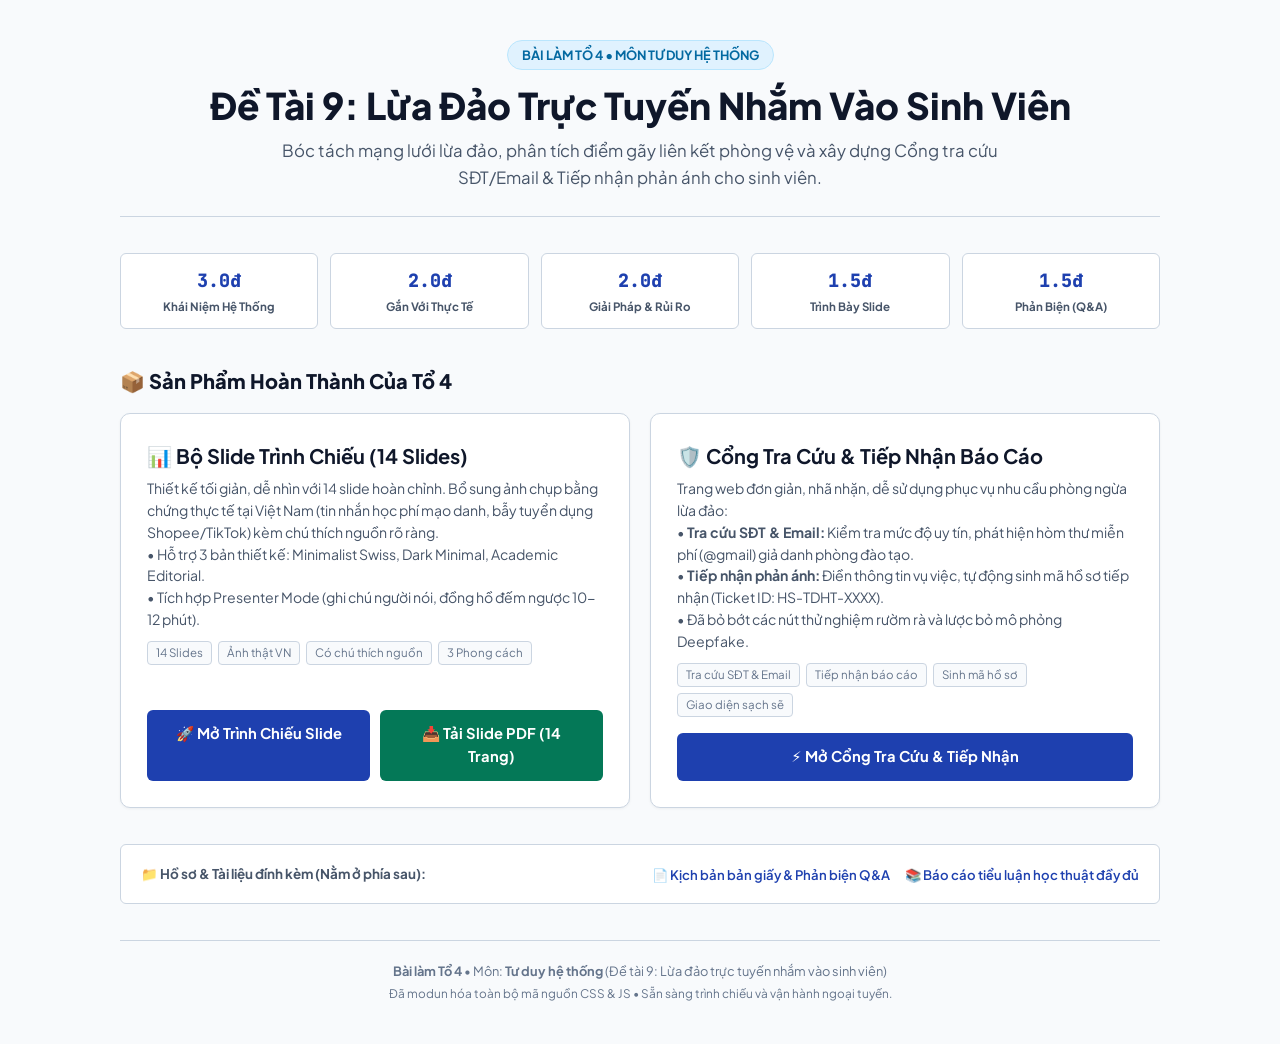
==== index.html @ cd43146e "Hoàn thiện Đề tài 9 - Bài làm Tổ 4 (Slide 14 trang, PDF tải về, Web App tra cứu và nguồn chính thống" ====
<!DOCTYPE html>
<html lang="vi">
<head>
  <meta charset="UTF-8">
  <meta name="viewport" content="width=device-width, initial-scale=1.0">
  <title>Bài Làm Tổ 4 - Môn Tư Duy Hệ Thống | Đề Tài 9: Lừa Đảo Trực Tuyến Nhắm Vào Sinh Viên</title>
  <link rel="preconnect" href="https://fonts.googleapis.com">
  <link rel="preconnect" href="https://fonts.gstatic.com" crossorigin>
  <link href="https://fonts.googleapis.com/css2?family=Plus+Jakarta+Sans:wght@400;500;600;700;800&family=JetBrains+Mono:wght@400;600;700&display=swap" rel="stylesheet">
  <style>
    :root {
      --font-sans: 'Plus Jakarta Sans', system-ui, -apple-system, sans-serif;
      --font-mono: 'JetBrains Mono', monospace;
      --bg-page: #f8fafc;
      --bg-surface: #ffffff;
      --bg-card: #ffffff;
      --border-color: #cbd5e1;
      --primary: #1e40af;
      --primary-hover: #1d4ed8;
      --text-main: #0f172a;
      --text-muted: #475569;
      --text-dim: #64748b;
      --radius-sm: 6px;
      --radius-md: 10px;
      --radius-lg: 14px;
    }

    * { box-sizing: border-box; margin: 0; padding: 0; }

    body {
      font-family: var(--font-sans);
      background-color: var(--bg-page);
      color: var(--text-main);
      min-height: 100vh;
      line-height: 1.6;
    }

    .container {
      max-width: 1080px;
      margin: 0 auto;
      padding: 40px 20px;
    }

    /* Header */
    .hero-header {
      text-align: center;
      margin-bottom: 36px;
      padding-bottom: 24px;
      border-bottom: 1px solid var(--border-color);
    }

    .badge-pill {
      display: inline-block;
      background-color: #e0f2fe;
      color: #0369a1;
      font-size: 0.8rem;
      font-weight: 700;
      padding: 4px 14px;
      border-radius: 9999px;
      margin-bottom: 12px;
      border: 1px solid #bae6fd;
    }

    .hero-title {
      font-size: 2.3rem;
      font-weight: 800;
      color: var(--text-main);
      line-height: 1.25;
      margin-bottom: 10px;
    }

    .hero-subtitle {
      font-size: 1.05rem;
      color: var(--text-muted);
      max-width: 720px;
      margin: 0 auto;
    }

    /* Rubric mini banner */
    .rubric-row {
      display: grid;
      grid-template-columns: repeat(5, 1fr);
      gap: 12px;
      margin-bottom: 36px;
      text-align: center;
    }

    .rubric-box {
      background-color: var(--bg-surface);
      border: 1px solid var(--border-color);
      padding: 12px 8px;
      border-radius: var(--radius-sm);
    }

    .rubric-score {
      font-family: var(--font-mono);
      font-size: 1.15rem;
      font-weight: 800;
      color: var(--primary);
    }

    .rubric-name {
      font-size: 0.72rem;
      font-weight: 700;
      color: var(--text-muted);
      margin-top: 2px;
    }

    /* 2 Main Product Cards */
    .section-heading {
      font-size: 1.25rem;
      font-weight: 800;
      margin-bottom: 16px;
      color: var(--text-main);
    }

    .grid-2-products {
      display: grid;
      grid-template-columns: 1fr 1fr;
      gap: 20px;
      margin-bottom: 36px;
    }

    .product-card {
      background-color: var(--bg-surface);
      border: 1px solid var(--border-color);
      border-radius: var(--radius-md);
      padding: 26px;
      display: flex;
      flex-direction: column;
      justify-content: space-between;
      gap: 16px;
      box-shadow: 0 1px 3px rgba(0, 0, 0, 0.05);
      transition: all 0.2s;
    }

    .product-card:hover {
      border-color: var(--primary);
      box-shadow: 0 8px 20px -5px rgba(30, 64, 175, 0.15);
    }

    .product-title {
      font-size: 1.25rem;
      font-weight: 700;
      color: var(--text-main);
      margin-bottom: 6px;
    }

    .product-desc {
      font-size: 0.88rem;
      color: var(--text-muted);
      line-height: 1.55;
    }

    .product-tags {
      display: flex;
      flex-wrap: wrap;
      gap: 6px;
      margin-top: 10px;
    }

    .tag-sm {
      font-size: 0.72rem;
      background-color: var(--bg-page);
      border: 1px solid var(--border-color);
      padding: 2px 8px;
      border-radius: 4px;
      color: var(--text-dim);
    }

    .btn-action {
      display: inline-block;
      text-align: center;
      background-color: var(--primary);
      color: #ffffff;
      text-decoration: none;
      font-weight: 700;
      font-size: 0.92rem;
      padding: 12px 20px;
      border-radius: var(--radius-sm);
      transition: background-color 0.2s;
    }

    .btn-action:hover {
      background-color: var(--primary-hover);
    }

    /* Subdued References (Ẩn tài liệu về phía sau) */
    .drawer-references {
      background-color: var(--bg-surface);
      border: 1px solid var(--border-color);
      border-radius: var(--radius-sm);
      padding: 16px 20px;
      display: flex;
      justify-content: space-between;
      align-items: center;
      flex-wrap: wrap;
      gap: 10px;
      margin-top: 20px;
    }

    .drawer-title {
      font-size: 0.84rem;
      font-weight: 700;
      color: var(--text-muted);
    }

    .drawer-links a {
      font-size: 0.82rem;
      color: var(--primary);
      text-decoration: none;
      font-weight: 600;
      margin-left: 12px;
    }

    .drawer-links a:hover {
      text-decoration: underline;
    }

    /* Footer */
    footer {
      text-align: center;
      font-size: 0.8rem;
      color: var(--text-dim);
      margin-top: 36px;
      padding-top: 20px;
      border-top: 1px solid var(--border-color);
    }

    @media (max-width: 768px) {
      .grid-2-products, .rubric-row {
        grid-template-columns: 1fr;
      }
    }
  </style>
</head>
<body>

  <div class="container">
    <!-- Header -->
    <header class="hero-header">
      <span class="badge-pill">BÀI LÀM TỔ 4 • MÔN TƯ DUY HỆ THỐNG</span>
      <h1 class="hero-title">Đề Tài 9: Lừa Đảo Trực Tuyến Nhắm Vào Sinh Viên</h1>
      <p class="hero-subtitle">
        Bóc tách mạng lưới lừa đảo, phân tích điểm gãy liên kết phòng vệ và xây dựng Cổng tra cứu SĐT/Email & Tiếp nhận phản ánh cho sinh viên.
      </p>
    </header>

    <!-- Rubric Bar -->
    <div class="rubric-row">
      <div class="rubric-box">
        <div class="rubric-score">3.0đ</div>
        <div class="rubric-name">Khái Niệm Hệ Thống</div>
      </div>
      <div class="rubric-box">
        <div class="rubric-score">2.0đ</div>
        <div class="rubric-name">Gắn Với Thực Tế</div>
      </div>
      <div class="rubric-box">
        <div class="rubric-score">2.0đ</div>
        <div class="rubric-name">Giải Pháp & Rủi Ro</div>
      </div>
      <div class="rubric-box">
        <div class="rubric-score">1.5đ</div>
        <div class="rubric-name">Trình Bày Slide</div>
      </div>
      <div class="rubric-box">
        <div class="rubric-score">1.5đ</div>
        <div class="rubric-name">Phản Biện (Q&A)</div>
      </div>
    </div>

    <!-- 2 Products -->
    <h2 class="section-heading">📦 Sản Phẩm Hoàn Thành Của Tổ 4</h2>

    <div class="grid-2-products">

      <!-- Product 1: Slides -->
      <div class="product-card">
        <div>
          <h3 class="product-title">📊 Bộ Slide Trình Chiếu (14 Slides)</h3>
          <p class="product-desc">
            Thiết kế tối giản, dễ nhìn với 14 slide hoàn chỉnh. Bổ sung ảnh chụp bằng chứng thực tế tại Việt Nam (tin nhắn học phí mạo danh, bẫy tuyển dụng Shopee/TikTok) kèm chú thích nguồn rõ ràng.<br>
            • Hỗ trợ 3 bản thiết kế: Minimalist Swiss, Dark Minimal, Academic Editorial.<br>
            • Tích hợp Presenter Mode (ghi chú người nói, đồng hồ đếm ngược 10-12 phút).
          </p>
          <div class="product-tags">
            <span class="tag-sm">14 Slides</span>
            <span class="tag-sm">Ảnh thật VN</span>
            <span class="tag-sm">Có chú thích nguồn</span>
            <span class="tag-sm">3 Phong cách</span>
          </div>
        </div>
        <div style="display: flex; gap: 10px; margin-top: 14px;">
          <a href="slides/index.html" class="btn-action" style="flex: 1;">
            🚀 Mở Trình Chiếu Slide
          </a>
          <a href="Slide_To4_DeTai9.pdf" download="Slide_To4_DeTai9.pdf" class="btn-action" style="flex: 1; background-color: #047857; text-align: center;">
            📥 Tải Slide PDF (14 Trang)
          </a>
        </div>
      </div>

      <!-- Product 2: Web App -->
      <div class="product-card">
        <div>
          <h3 class="product-title">🛡️ Cổng Tra Cứu & Tiếp Nhận Báo Cáo</h3>
          <p class="product-desc">
            Trang web đơn giản, nhã nhặn, dễ sử dụng phục vụ nhu cầu phòng ngừa lừa đảo:<br>
            • <strong>Tra cứu SĐT & Email:</strong> Kiểm tra mức độ uy tín, phát hiện hòm thư miễn phí (@gmail) giả danh phòng đào tạo.<br>
            • <strong>Tiếp nhận phản ánh:</strong> Điền thông tin vụ việc, tự động sinh mã hồ sơ tiếp nhận (Ticket ID: HS-TDHT-XXXX).<br>
            • Đã bỏ bớt các nút thử nghiệm rườm rà và lược bỏ mô phỏng Deepfake.
          </p>
          <div class="product-tags">
            <span class="tag-sm">Tra cứu SĐT & Email</span>
            <span class="tag-sm">Tiếp nhận báo cáo</span>
            <span class="tag-sm">Sinh mã hồ sơ</span>
            <span class="tag-sm">Giao diện sạch sẽ</span>
          </div>
        </div>
        <a href="app/index.html" class="btn-action">
          ⚡ Mở Cổng Tra Cứu & Tiếp Nhận
        </a>
      </div>

    </div>

    <!-- Subdued Documents Link (Ẩn tài liệu về phía sau) -->
    <div class="drawer-references">
      <span class="drawer-title">📁 Hồ sơ & Tài liệu đính kèm (Nằm ở phía sau):</span>
      <div class="drawer-links">
        <a href="docs/KICH_BAN_THUYET_TRINH_VA_BAN_GIAY.md" target="_blank">📄 Kịch bản bản giấy & Phản biện Q&A</a>
        <a href="docs/TIEU_LUAN_PHAN_TICH_HE_THONG.md" target="_blank">📚 Báo cáo tiểu luận học thuật đầy đủ</a>
      </div>
    </div>

    <!-- Footer -->
    <footer>
      <p><strong>Bài làm Tổ 4</strong> • Môn: <strong>Tư duy hệ thống</strong> (Đề tài 9: Lừa đảo trực tuyến nhắm vào sinh viên)</p>
      <p style="margin-top: 4px; font-size: 0.74rem;">Đã modun hóa toàn bộ mã nguồn CSS & JS • Sẵn sàng trình chiếu và vận hành ngoại tuyến.</p>
    </footer>

  </div>

</body>
</html>
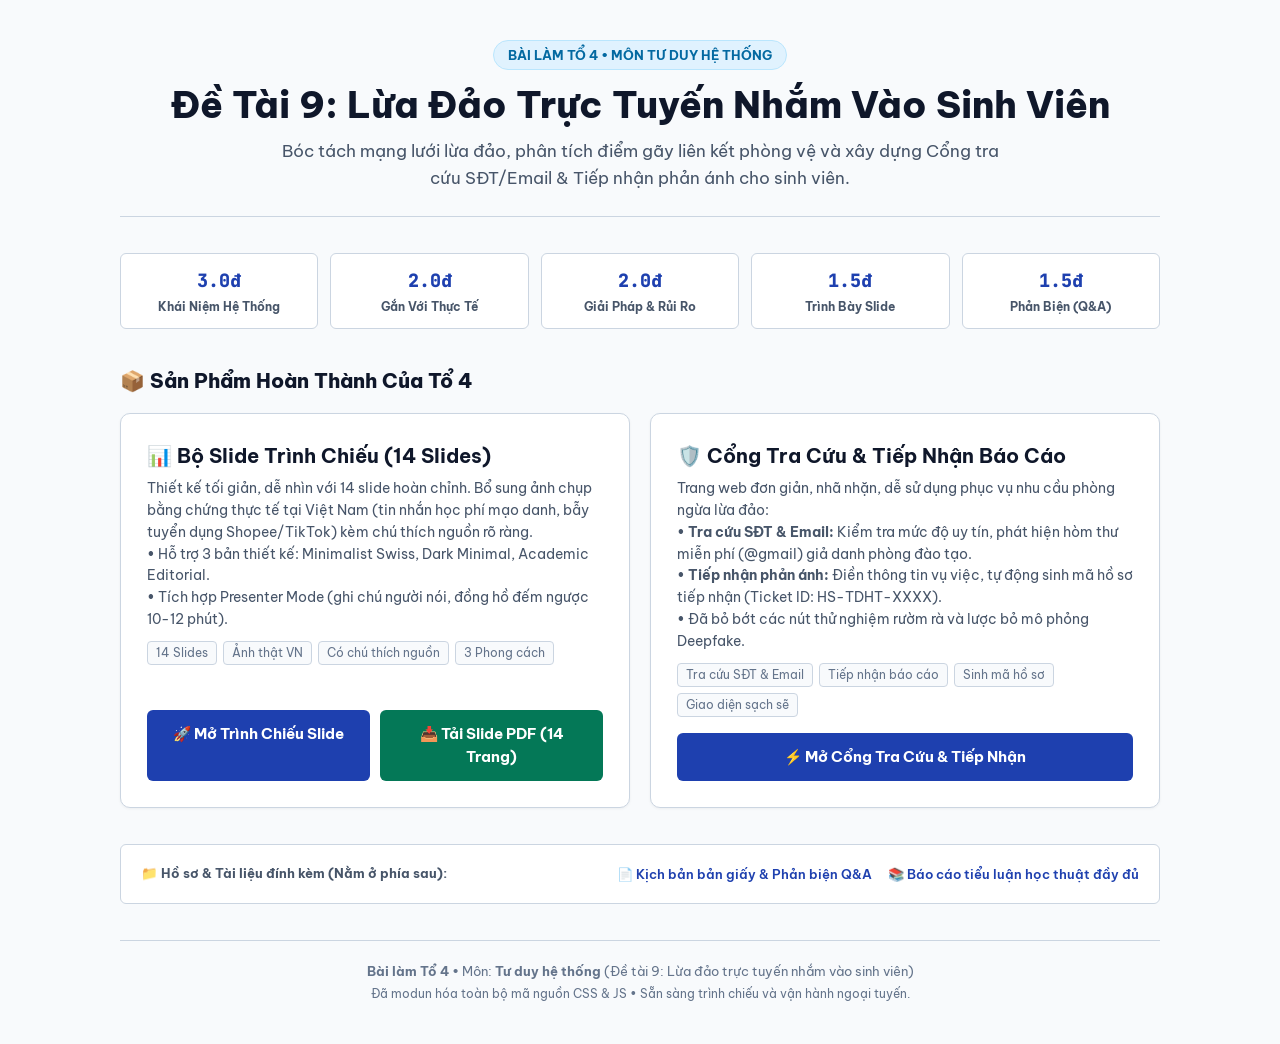
==== commit 4f9822b7: "Sửa dứt điểm lỗi font chữ tiếng Việt và tạo lại 3 bản xuất PDF chuẩn Unicode" ====
--- a/index.html
+++ b/index.html
@@ -6,11 +6,11 @@
   <title>Bài Làm Tổ 4 - Môn Tư Duy Hệ Thống | Đề Tài 9: Lừa Đảo Trực Tuyến Nhắm Vào Sinh Viên</title>
   <link rel="preconnect" href="https://fonts.googleapis.com">
   <link rel="preconnect" href="https://fonts.gstatic.com" crossorigin>
-  <link href="https://fonts.googleapis.com/css2?family=Plus+Jakarta+Sans:wght@400;500;600;700;800&family=JetBrains+Mono:wght@400;600;700&display=swap" rel="stylesheet">
+  <link href="https://fonts.googleapis.com/css2?family=Be+Vietnam+Pro:ital,wght@0,400;0,500;0,600;0,700;0,800;1,400&family=JetBrains+Mono:wght@400;600&display=swap" rel="stylesheet">
   <style>
     :root {
-      --font-sans: 'Plus Jakarta Sans', system-ui, -apple-system, sans-serif;
-      --font-mono: 'JetBrains Mono', monospace;
+      --font-sans: 'Segoe UI', 'Be Vietnam Pro', -apple-system, BlinkMacSystemFont, 'Roboto', 'Arial', sans-serif;
+      --font-mono: 'Consolas', 'JetBrains Mono', monospace;
       --bg-page: #f8fafc;
       --bg-surface: #ffffff;
       --bg-card: #ffffff;
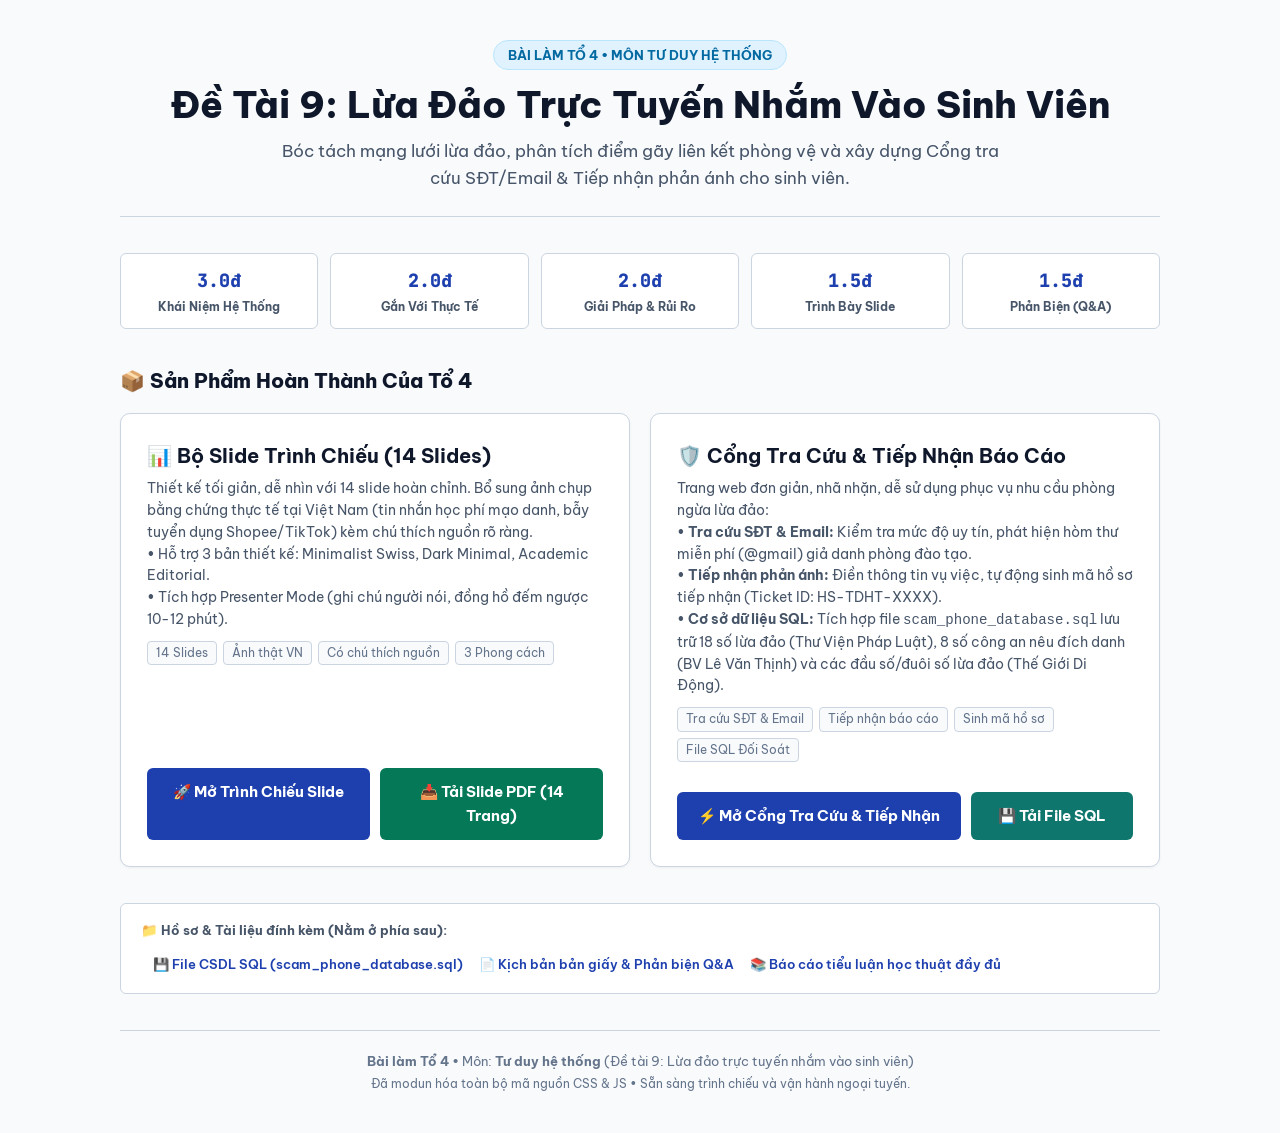
==== commit 603556bb: "Tạo file CSDL SQL scam_phone_database.sql lưu trữ 18 số Thư Viện Pháp Luật, 8 số BV Lê Văn Thịnh, đầ" ====
--- a/index.html
+++ b/index.html
@@ -309,18 +309,23 @@
             Trang web đơn giản, nhã nhặn, dễ sử dụng phục vụ nhu cầu phòng ngừa lừa đảo:<br>
             • <strong>Tra cứu SĐT & Email:</strong> Kiểm tra mức độ uy tín, phát hiện hòm thư miễn phí (@gmail) giả danh phòng đào tạo.<br>
             • <strong>Tiếp nhận phản ánh:</strong> Điền thông tin vụ việc, tự động sinh mã hồ sơ tiếp nhận (Ticket ID: HS-TDHT-XXXX).<br>
-            • Đã bỏ bớt các nút thử nghiệm rườm rà và lược bỏ mô phỏng Deepfake.
+            • <strong>Cơ sở dữ liệu SQL:</strong> Tích hợp file <code>scam_phone_database.sql</code> lưu trữ 18 số lừa đảo (Thư Viện Pháp Luật), 8 số công an nêu đích danh (BV Lê Văn Thịnh) và các đầu số/đuôi số lừa đảo (Thế Giới Di Động).
           </p>
           <div class="product-tags">
             <span class="tag-sm">Tra cứu SĐT & Email</span>
             <span class="tag-sm">Tiếp nhận báo cáo</span>
             <span class="tag-sm">Sinh mã hồ sơ</span>
-            <span class="tag-sm">Giao diện sạch sẽ</span>
+            <span class="tag-sm">File SQL Đối Soát</span>
           </div>
         </div>
-        <a href="app/index.html" class="btn-action">
-          ⚡ Mở Cổng Tra Cứu & Tiếp Nhận
-        </a>
+        <div style="display: flex; gap: 10px; margin-top: 14px;">
+          <a href="app/index.html" class="btn-action" style="flex: 2;">
+            ⚡ Mở Cổng Tra Cứu & Tiếp Nhận
+          </a>
+          <a href="scam_phone_database.sql" download="scam_phone_database.sql" class="btn-action" style="flex: 1; background-color: #0f766e; text-align: center;">
+            💾 Tải File SQL
+          </a>
+        </div>
       </div>
 
     </div>
@@ -329,6 +334,7 @@
     <div class="drawer-references">
       <span class="drawer-title">📁 Hồ sơ & Tài liệu đính kèm (Nằm ở phía sau):</span>
       <div class="drawer-links">
+        <a href="scam_phone_database.sql" download="scam_phone_database.sql">💾 File CSDL SQL (scam_phone_database.sql)</a>
         <a href="docs/KICH_BAN_THUYET_TRINH_VA_BAN_GIAY.md" target="_blank">📄 Kịch bản bản giấy & Phản biện Q&A</a>
         <a href="docs/TIEU_LUAN_PHAN_TICH_HE_THONG.md" target="_blank">📚 Báo cáo tiểu luận học thuật đầy đủ</a>
       </div>
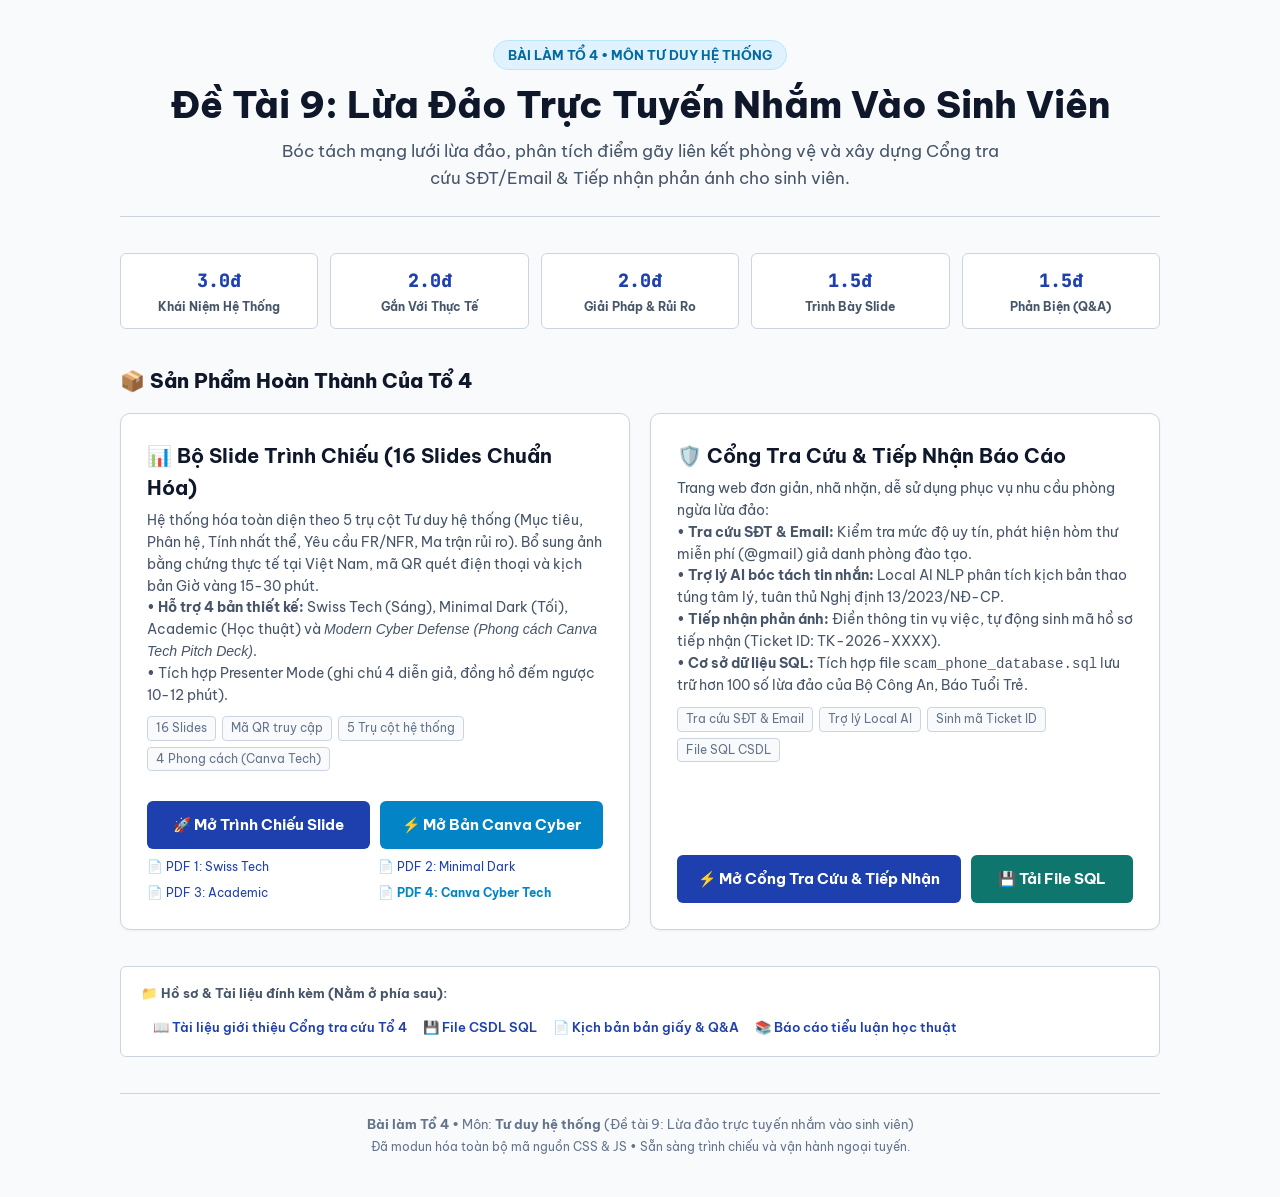
==== commit ca0d2b94: "feat(theme): add Bản 4 Modern Cyber Defense theme inspired by Canva Pitch Deck with high-res PDF and" ====
--- a/index.html
+++ b/index.html
@@ -278,26 +278,34 @@
       <!-- Product 1: Slides -->
       <div class="product-card">
         <div>
-          <h3 class="product-title">📊 Bộ Slide Trình Chiếu (14 Slides)</h3>
+          <h3 class="product-title">📊 Bộ Slide Trình Chiếu (16 Slides Chuẩn Hóa)</h3>
           <p class="product-desc">
-            Thiết kế tối giản, dễ nhìn với 14 slide hoàn chỉnh. Bổ sung ảnh chụp bằng chứng thực tế tại Việt Nam (tin nhắn học phí mạo danh, bẫy tuyển dụng Shopee/TikTok) kèm chú thích nguồn rõ ràng.<br>
-            • Hỗ trợ 3 bản thiết kế: Minimalist Swiss, Dark Minimal, Academic Editorial.<br>
-            • Tích hợp Presenter Mode (ghi chú người nói, đồng hồ đếm ngược 10-12 phút).
+            Hệ thống hóa toàn diện theo 5 trụ cột Tư duy hệ thống (Mục tiêu, Phân hệ, Tính nhất thể, Yêu cầu FR/NFR, Ma trận rủi ro). Bổ sung ảnh bằng chứng thực tế tại Việt Nam, mã QR quét điện thoại và kịch bản Giờ vàng 15-30 phút.<br>
+            • <strong>Hỗ trợ 4 bản thiết kế:</strong> Swiss Tech (Sáng), Minimal Dark (Tối), Academic (Học thuật) và <em>Modern Cyber Defense (Phong cách Canva Tech Pitch Deck)</em>.<br>
+            • Tích hợp Presenter Mode (ghi chú 4 diễn giả, đồng hồ đếm ngược 10-12 phút).
           </p>
           <div class="product-tags">
-            <span class="tag-sm">14 Slides</span>
-            <span class="tag-sm">Ảnh thật VN</span>
-            <span class="tag-sm">Có chú thích nguồn</span>
-            <span class="tag-sm">3 Phong cách</span>
+            <span class="tag-sm">16 Slides</span>
+            <span class="tag-sm">Mã QR truy cập</span>
+            <span class="tag-sm">5 Trụ cột hệ thống</span>
+            <span class="tag-sm">4 Phong cách (Canva Tech)</span>
           </div>
         </div>
-        <div style="display: flex; gap: 10px; margin-top: 14px;">
-          <a href="slides/index.html" class="btn-action" style="flex: 1;">
-            🚀 Mở Trình Chiếu Slide
-          </a>
-          <a href="Slide_To4_DeTai9.pdf" download="Slide_To4_DeTai9.pdf" class="btn-action" style="flex: 1; background-color: #047857; text-align: center;">
-            📥 Tải Slide PDF (14 Trang)
-          </a>
+        <div style="display: flex; flex-direction: column; gap: 8px; margin-top: 14px;">
+          <div style="display: flex; gap: 10px;">
+            <a href="slides/index.html" class="btn-action" style="flex: 1;">
+              🚀 Mở Trình Chiếu Slide
+            </a>
+            <a href="slides/theme_cyber.html" class="btn-action" style="flex: 1; background-color: #0284c7; text-align: center;">
+              ⚡ Mở Bản Canva Cyber
+            </a>
+          </div>
+          <div style="display: grid; grid-template-columns: repeat(2, 1fr); gap: 6px; font-size: 0.78rem;">
+            <a href="Slide_To4_ThietKe1_Swiss_Tech.pdf" download="Slide_To4_ThietKe1_Swiss_Tech.pdf" style="color: var(--primary); text-decoration: none;">📄 PDF 1: Swiss Tech</a>
+            <a href="Slide_To4_ThietKe2_Minimal_Dark.pdf" download="Slide_To4_ThietKe2_Minimal_Dark.pdf" style="color: var(--primary); text-decoration: none;">📄 PDF 2: Minimal Dark</a>
+            <a href="Slide_To4_ThietKe3_Academic_Editorial.pdf" download="Slide_To4_ThietKe3_Academic_Editorial.pdf" style="color: var(--primary); text-decoration: none;">📄 PDF 3: Academic</a>
+            <a href="Slide_To4_ThietKe4_Cyber_Defense.pdf" download="Slide_To4_ThietKe4_Cyber_Defense.pdf" style="color: #0284c7; font-weight: 700; text-decoration: none;">📄 PDF 4: Canva Cyber Tech</a>
+          </div>
         </div>
       </div>
 
@@ -308,14 +316,15 @@
           <p class="product-desc">
             Trang web đơn giản, nhã nhặn, dễ sử dụng phục vụ nhu cầu phòng ngừa lừa đảo:<br>
             • <strong>Tra cứu SĐT & Email:</strong> Kiểm tra mức độ uy tín, phát hiện hòm thư miễn phí (@gmail) giả danh phòng đào tạo.<br>
-            • <strong>Tiếp nhận phản ánh:</strong> Điền thông tin vụ việc, tự động sinh mã hồ sơ tiếp nhận (Ticket ID: HS-TDHT-XXXX).<br>
-            • <strong>Cơ sở dữ liệu SQL:</strong> Tích hợp file <code>scam_phone_database.sql</code> lưu trữ 18 số lừa đảo (Thư Viện Pháp Luật), 8 số công an nêu đích danh (BV Lê Văn Thịnh) và các đầu số/đuôi số lừa đảo (Thế Giới Di Động).
+            • <strong>Trợ lý AI bóc tách tin nhắn:</strong> Local AI NLP phân tích kịch bản thao túng tâm lý, tuân thủ Nghị định 13/2023/NĐ-CP.<br>
+            • <strong>Tiếp nhận phản ánh:</strong> Điền thông tin vụ việc, tự động sinh mã hồ sơ tiếp nhận (Ticket ID: TK-2026-XXXX).<br>
+            • <strong>Cơ sở dữ liệu SQL:</strong> Tích hợp file <code>scam_phone_database.sql</code> lưu trữ hơn 100 số lừa đảo của Bộ Công An, Báo Tuổi Trẻ.
           </p>
           <div class="product-tags">
             <span class="tag-sm">Tra cứu SĐT & Email</span>
-            <span class="tag-sm">Tiếp nhận báo cáo</span>
-            <span class="tag-sm">Sinh mã hồ sơ</span>
-            <span class="tag-sm">File SQL Đối Soát</span>
+            <span class="tag-sm">Trợ lý Local AI</span>
+            <span class="tag-sm">Sinh mã Ticket ID</span>
+            <span class="tag-sm">File SQL CSDL</span>
           </div>
         </div>
         <div style="display: flex; gap: 10px; margin-top: 14px;">
@@ -334,9 +343,10 @@
     <div class="drawer-references">
       <span class="drawer-title">📁 Hồ sơ & Tài liệu đính kèm (Nằm ở phía sau):</span>
       <div class="drawer-links">
-        <a href="scam_phone_database.sql" download="scam_phone_database.sql">💾 File CSDL SQL (scam_phone_database.sql)</a>
-        <a href="docs/KICH_BAN_THUYET_TRINH_VA_BAN_GIAY.md" target="_blank">📄 Kịch bản bản giấy & Phản biện Q&A</a>
-        <a href="docs/TIEU_LUAN_PHAN_TICH_HE_THONG.md" target="_blank">📚 Báo cáo tiểu luận học thuật đầy đủ</a>
+        <a href="docs/GIOI_THIEU_CONG_TRA_CUU_TO4.md" target="_blank">📖 Tài liệu giới thiệu Cổng tra cứu Tổ 4</a>
+        <a href="scam_phone_database.sql" download="scam_phone_database.sql">💾 File CSDL SQL</a>
+        <a href="docs/KICH_BAN_THUYET_TRINH_VA_BAN_GIAY.md" target="_blank">📄 Kịch bản bản giấy & Q&A</a>
+        <a href="docs/TIEU_LUAN_PHAN_TICH_HE_THONG.md" target="_blank">📚 Báo cáo tiểu luận học thuật</a>
       </div>
     </div>
 
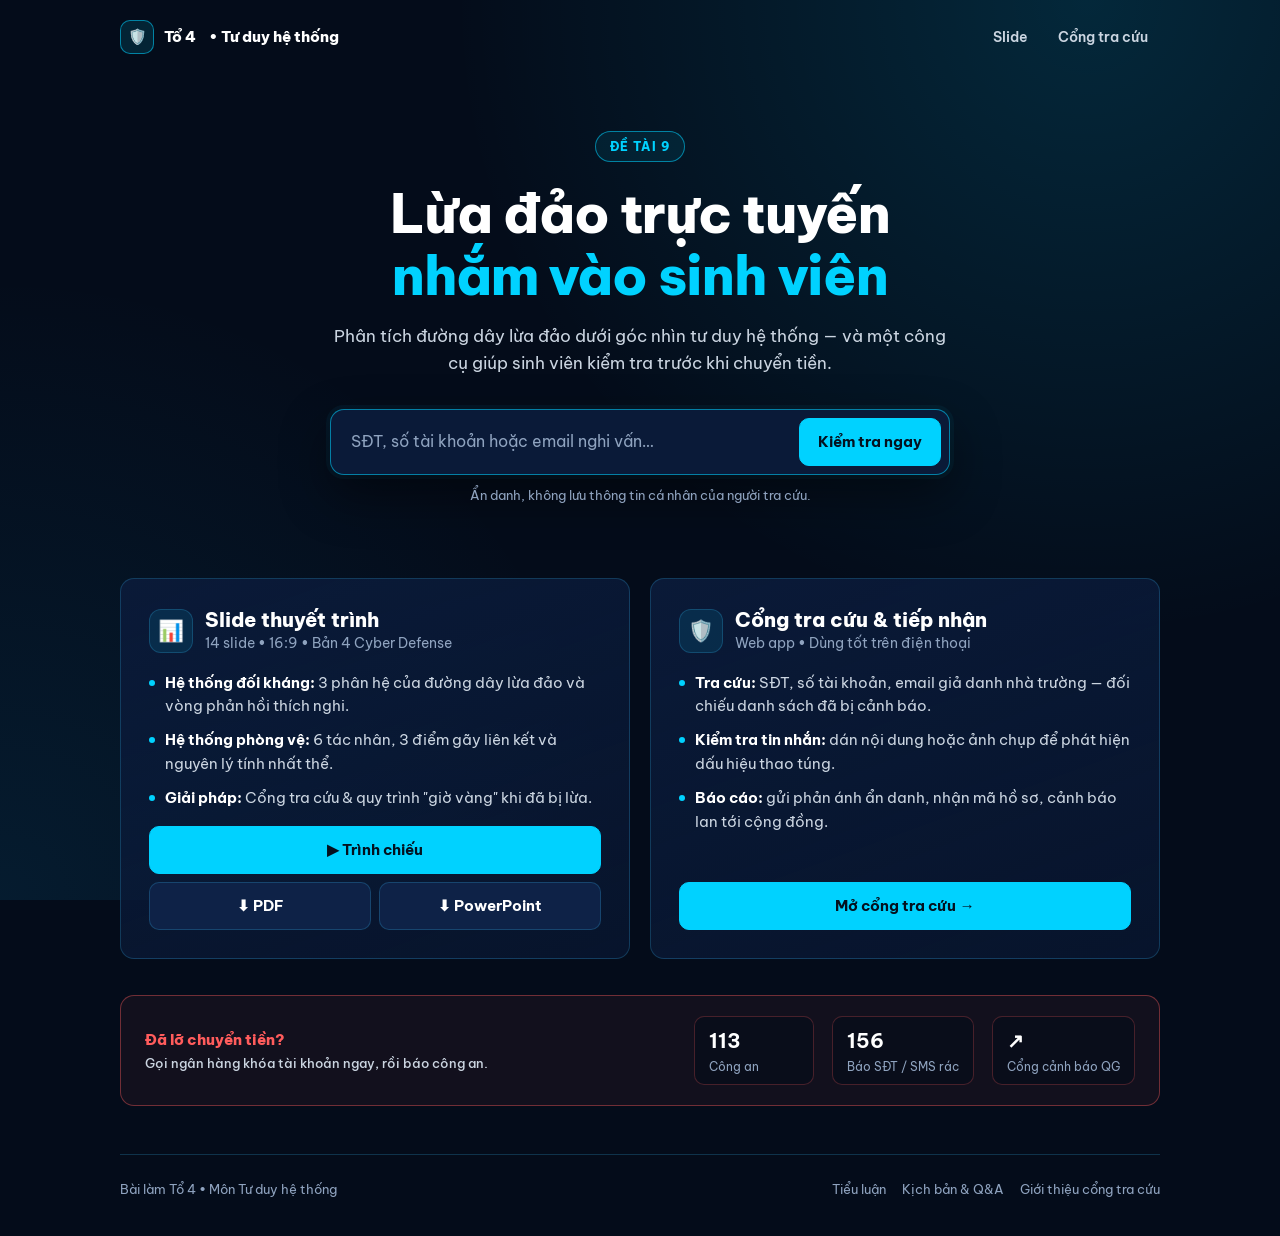
==== commit 7f62c470: "feat: optimize presentation export (PDF & PPTX 16:9), clean legacy assets and streamline app navigat" ====
--- a/index.html
+++ b/index.html
@@ -3,360 +3,443 @@
 <head>
   <meta charset="UTF-8">
   <meta name="viewport" content="width=device-width, initial-scale=1.0">
-  <title>Bài Làm Tổ 4 - Môn Tư Duy Hệ Thống | Đề Tài 9: Lừa Đảo Trực Tuyến Nhắm Vào Sinh Viên</title>
+  <title>Tổ 4 • Lừa đảo trực tuyến nhắm vào sinh viên</title>
+  <meta name="description" content="Đề tài 9 môn Tư duy hệ thống — Bộ slide phân tích và Cổng tra cứu, tiếp nhận phản ánh lừa đảo cho sinh viên.">
   <link rel="preconnect" href="https://fonts.googleapis.com">
   <link rel="preconnect" href="https://fonts.gstatic.com" crossorigin>
-  <link href="https://fonts.googleapis.com/css2?family=Be+Vietnam+Pro:ital,wght@0,400;0,500;0,600;0,700;0,800;1,400&family=JetBrains+Mono:wght@400;600&display=swap" rel="stylesheet">
+  <link href="https://fonts.googleapis.com/css2?family=Be+Vietnam+Pro:wght@400;500;600;700;800&display=swap" rel="stylesheet">
   <style>
     :root {
-      --font-sans: 'Segoe UI', 'Be Vietnam Pro', -apple-system, BlinkMacSystemFont, 'Roboto', 'Arial', sans-serif;
-      --font-mono: 'Consolas', 'JetBrains Mono', monospace;
-      --bg-page: #f8fafc;
-      --bg-surface: #ffffff;
-      --bg-card: #ffffff;
-      --border-color: #cbd5e1;
-      --primary: #1e40af;
-      --primary-hover: #1d4ed8;
-      --text-main: #0f172a;
-      --text-muted: #475569;
-      --text-dim: #64748b;
-      --radius-sm: 6px;
-      --radius-md: 10px;
-      --radius-lg: 14px;
+      --bg: #040c1a;
+      --bg-elev: #0a1a38;
+      --bg-elev-2: #0e2247;
+      --border: rgba(56, 189, 248, 0.22);
+      --border-strong: rgba(0, 210, 255, 0.55);
+      --text: #ffffff;
+      --text-muted: #cbd5e1;
+      --text-dim: #8fa3bf;
+      --accent: #00d2ff;
+      --accent-ink: #04111f;
+      --danger: #ff5c5c;
+      --radius: 14px;
+      --font: 'Be Vietnam Pro', 'Segoe UI', -apple-system, BlinkMacSystemFont, Roboto, Arial, sans-serif;
     }
 
     * { box-sizing: border-box; margin: 0; padding: 0; }
 
     body {
-      font-family: var(--font-sans);
-      background-color: var(--bg-page);
-      color: var(--text-main);
+      font-family: var(--font);
+      background:
+        radial-gradient(circle at 85% 0%, rgba(0, 210, 255, 0.14) 0%, transparent 45%),
+        radial-gradient(circle at 0% 100%, rgba(14, 165, 233, 0.10) 0%, transparent 40%),
+        var(--bg);
+      background-attachment: fixed;
+      color: var(--text);
+      line-height: 1.6;
       min-height: 100vh;
-      line-height: 1.6;
-    }
-
-    .container {
+    }
+
+    a { color: inherit; }
+
+    .wrap {
       max-width: 1080px;
       margin: 0 auto;
-      padding: 40px 20px;
-    }
-
-    /* Header */
-    .hero-header {
+      padding: 0 20px;
+    }
+
+    /* ---------- Top bar ---------- */
+    .topbar {
+      display: flex;
+      align-items: center;
+      justify-content: space-between;
+      padding: 18px 0;
+      gap: 12px;
+    }
+
+    .brand {
+      display: flex;
+      align-items: center;
+      gap: 10px;
+      font-weight: 800;
+      font-size: 0.95rem;
+      text-decoration: none;
+    }
+
+    .brand-mark {
+      width: 34px;
+      height: 34px;
+      display: grid;
+      place-items: center;
+      border-radius: 10px;
+      background: rgba(0, 210, 255, 0.12);
+      border: 1px solid var(--border-strong);
+    }
+
+    .topbar nav {
+      display: flex;
+      gap: 6px;
+    }
+
+    .topbar nav a {
+      text-decoration: none;
+      font-size: 0.88rem;
+      font-weight: 600;
+      color: var(--text-muted);
+      padding: 8px 12px;
+      border-radius: 8px;
+      white-space: nowrap;
+    }
+
+    .topbar nav a:hover { color: var(--text); background: var(--bg-elev); }
+
+    /* ---------- Hero ---------- */
+    .hero {
+      padding: 56px 0 40px;
       text-align: center;
-      margin-bottom: 36px;
-      padding-bottom: 24px;
-      border-bottom: 1px solid var(--border-color);
-    }
-
-    .badge-pill {
+    }
+
+    .eyebrow {
       display: inline-block;
-      background-color: #e0f2fe;
-      color: #0369a1;
-      font-size: 0.8rem;
+      font-size: 0.75rem;
+      font-weight: 800;
+      letter-spacing: 1.2px;
+      text-transform: uppercase;
+      color: var(--accent);
+      border: 1px solid var(--border-strong);
+      background: rgba(0, 210, 255, 0.08);
+      padding: 5px 14px;
+      border-radius: 999px;
+      margin-bottom: 20px;
+    }
+
+    .hero h1 {
+      font-size: clamp(2rem, 5.4vw, 3.4rem);
+      font-weight: 800;
+      line-height: 1.15;
+      letter-spacing: -0.02em;
+      text-wrap: balance;
+    }
+
+    .hero h1 span { color: var(--accent); }
+
+    .hero p {
+      margin: 16px auto 0;
+      max-width: 620px;
+      color: var(--text-muted);
+      font-size: 1.05rem;
+      text-wrap: pretty;
+    }
+
+    /* ---------- Quick lookup ---------- */
+    .quick-lookup {
+      margin: 32px auto 0;
+      max-width: 620px;
+      display: flex;
+      gap: 8px;
+      padding: 8px;
+      background: var(--bg-elev);
+      border: 1px solid var(--border-strong);
+      border-radius: 14px;
+      box-shadow: 0 20px 50px rgba(0, 0, 0, 0.45), 0 0 0 4px rgba(0, 210, 255, 0.05);
+    }
+
+    .quick-lookup input {
+      flex: 1;
+      min-width: 0;
+      background: transparent;
+      border: none;
+      outline: none;
+      color: var(--text);
+      font: inherit;
+      font-size: 1rem;
+      padding: 10px 12px;
+    }
+
+    .quick-lookup input::placeholder { color: var(--text-dim); }
+
+    .btn {
+      display: inline-flex;
+      align-items: center;
+      justify-content: center;
+      gap: 8px;
+      font: inherit;
       font-weight: 700;
-      padding: 4px 14px;
-      border-radius: 9999px;
-      margin-bottom: 12px;
-      border: 1px solid #bae6fd;
-    }
-
-    .hero-title {
-      font-size: 2.3rem;
-      font-weight: 800;
-      color: var(--text-main);
-      line-height: 1.25;
-      margin-bottom: 10px;
-    }
-
-    .hero-subtitle {
-      font-size: 1.05rem;
-      color: var(--text-muted);
-      max-width: 720px;
-      margin: 0 auto;
-    }
-
-    /* Rubric mini banner */
-    .rubric-row {
-      display: grid;
-      grid-template-columns: repeat(5, 1fr);
-      gap: 12px;
-      margin-bottom: 36px;
-      text-align: center;
-    }
-
-    .rubric-box {
-      background-color: var(--bg-surface);
-      border: 1px solid var(--border-color);
-      padding: 12px 8px;
-      border-radius: var(--radius-sm);
-    }
-
-    .rubric-score {
-      font-family: var(--font-mono);
-      font-size: 1.15rem;
-      font-weight: 800;
-      color: var(--primary);
-    }
-
-    .rubric-name {
-      font-size: 0.72rem;
-      font-weight: 700;
-      color: var(--text-muted);
-      margin-top: 2px;
-    }
-
-    /* 2 Main Product Cards */
-    .section-heading {
-      font-size: 1.25rem;
-      font-weight: 800;
-      margin-bottom: 16px;
-      color: var(--text-main);
-    }
-
-    .grid-2-products {
+      font-size: 0.95rem;
+      text-decoration: none;
+      border-radius: 10px;
+      padding: 11px 18px;
+      border: 1px solid var(--border);
+      background: var(--bg-elev-2);
+      color: var(--text);
+      cursor: pointer;
+      white-space: nowrap;
+      transition: border-color 0.15s, background-color 0.15s, transform 0.15s;
+    }
+
+    .btn:hover { border-color: var(--border-strong); }
+    .btn:active { transform: translateY(1px); }
+
+    .btn-primary {
+      background: var(--accent);
+      border-color: var(--accent);
+      color: var(--accent-ink);
+    }
+
+    .btn-primary:hover { background: #4fe0ff; }
+
+    .lookup-hint {
+      margin-top: 10px;
+      font-size: 0.82rem;
+      color: var(--text-dim);
+    }
+
+    /* ---------- Products ---------- */
+    .products {
       display: grid;
       grid-template-columns: 1fr 1fr;
       gap: 20px;
-      margin-bottom: 36px;
-    }
-
-    .product-card {
-      background-color: var(--bg-surface);
-      border: 1px solid var(--border-color);
-      border-radius: var(--radius-md);
-      padding: 26px;
+      padding: 32px 0 8px;
+    }
+
+    .card {
+      background: linear-gradient(160deg, var(--bg-elev) 0%, rgba(10, 26, 56, 0.6) 100%);
+      border: 1px solid var(--border);
+      border-radius: var(--radius);
+      padding: 28px;
       display: flex;
       flex-direction: column;
+      gap: 16px;
+    }
+
+    .card-head {
+      display: flex;
+      align-items: center;
+      gap: 12px;
+    }
+
+    .card-icon {
+      width: 44px;
+      height: 44px;
+      flex-shrink: 0;
+      display: grid;
+      place-items: center;
+      font-size: 1.3rem;
+      border-radius: 12px;
+      background: rgba(0, 210, 255, 0.1);
+      border: 1px solid var(--border);
+    }
+
+    .card h2 {
+      font-size: 1.25rem;
+      font-weight: 800;
+      line-height: 1.3;
+    }
+
+    .card-sub {
+      font-size: 0.85rem;
+      color: var(--text-dim);
+    }
+
+    .feature-list {
+      list-style: none;
+      display: flex;
+      flex-direction: column;
+      gap: 10px;
+      flex: 1;
+    }
+
+    .feature-list li {
+      display: flex;
+      gap: 10px;
+      font-size: 0.93rem;
+      color: var(--text-muted);
+    }
+
+    .feature-list li::before {
+      content: '';
+      flex-shrink: 0;
+      width: 6px;
+      height: 6px;
+      margin-top: 9px;
+      border-radius: 50%;
+      background: var(--accent);
+    }
+
+    .feature-list strong { color: var(--text); font-weight: 700; }
+
+    .card-actions {
+      display: flex;
+      flex-wrap: wrap;
+      gap: 8px;
+    }
+
+    .card-actions .btn-primary { flex: 1 1 100%; }
+    .card-actions .btn:not(.btn-primary) { flex: 1 1 0; }
+
+    /* ---------- Emergency ---------- */
+    .emergency {
+      margin: 28px 0 0;
+      padding: 20px 24px;
+      border-radius: var(--radius);
+      border: 1px solid rgba(255, 92, 92, 0.4);
+      background: rgba(255, 92, 92, 0.06);
+      display: flex;
+      align-items: center;
+      gap: 18px;
+      flex-wrap: wrap;
+    }
+
+    .emergency-title {
+      font-weight: 800;
+      color: var(--danger);
+      font-size: 0.95rem;
+      margin-right: auto;
+    }
+
+    .emergency-title small {
+      display: block;
+      font-weight: 500;
+      color: var(--text-muted);
+      font-size: 0.82rem;
+    }
+
+    .hotline {
+      display: flex;
+      flex-direction: column;
+      text-decoration: none;
+      padding: 8px 14px;
+      border-radius: 10px;
+      background: rgba(4, 12, 26, 0.6);
+      border: 1px solid rgba(255, 92, 92, 0.25);
+      min-width: 120px;
+    }
+
+    .hotline b { font-size: 1.25rem; font-variant-numeric: tabular-nums; }
+    .hotline span { font-size: 0.75rem; color: var(--text-dim); }
+
+    /* ---------- Footer ---------- */
+    footer {
+      margin-top: 48px;
+      padding: 24px 0 36px;
+      border-top: 1px solid var(--border);
+      display: flex;
       justify-content: space-between;
       gap: 16px;
-      box-shadow: 0 1px 3px rgba(0, 0, 0, 0.05);
-      transition: all 0.2s;
-    }
-
-    .product-card:hover {
-      border-color: var(--primary);
-      box-shadow: 0 8px 20px -5px rgba(30, 64, 175, 0.15);
-    }
-
-    .product-title {
-      font-size: 1.25rem;
-      font-weight: 700;
-      color: var(--text-main);
-      margin-bottom: 6px;
-    }
-
-    .product-desc {
-      font-size: 0.88rem;
-      color: var(--text-muted);
-      line-height: 1.55;
-    }
-
-    .product-tags {
-      display: flex;
       flex-wrap: wrap;
-      gap: 6px;
-      margin-top: 10px;
-    }
-
-    .tag-sm {
-      font-size: 0.72rem;
-      background-color: var(--bg-page);
-      border: 1px solid var(--border-color);
-      padding: 2px 8px;
-      border-radius: 4px;
+      font-size: 0.82rem;
       color: var(--text-dim);
     }
 
-    .btn-action {
-      display: inline-block;
-      text-align: center;
-      background-color: var(--primary);
-      color: #ffffff;
-      text-decoration: none;
-      font-weight: 700;
-      font-size: 0.92rem;
-      padding: 12px 20px;
-      border-radius: var(--radius-sm);
-      transition: background-color 0.2s;
-    }
-
-    .btn-action:hover {
-      background-color: var(--primary-hover);
-    }
-
-    /* Subdued References (Ẩn tài liệu về phía sau) */
-    .drawer-references {
-      background-color: var(--bg-surface);
-      border: 1px solid var(--border-color);
-      border-radius: var(--radius-sm);
-      padding: 16px 20px;
-      display: flex;
-      justify-content: space-between;
-      align-items: center;
+    footer nav {
+      display: flex;
+      gap: 16px;
       flex-wrap: wrap;
-      gap: 10px;
-      margin-top: 20px;
-    }
-
-    .drawer-title {
-      font-size: 0.84rem;
-      font-weight: 700;
-      color: var(--text-muted);
-    }
-
-    .drawer-links a {
-      font-size: 0.82rem;
-      color: var(--primary);
-      text-decoration: none;
-      font-weight: 600;
-      margin-left: 12px;
-    }
-
-    .drawer-links a:hover {
-      text-decoration: underline;
-    }
-
-    /* Footer */
-    footer {
-      text-align: center;
-      font-size: 0.8rem;
-      color: var(--text-dim);
-      margin-top: 36px;
-      padding-top: 20px;
-      border-top: 1px solid var(--border-color);
-    }
-
-    @media (max-width: 768px) {
-      .grid-2-products, .rubric-row {
-        grid-template-columns: 1fr;
-      }
+    }
+
+    footer a { text-decoration: none; }
+    footer a:hover { color: var(--accent); }
+
+    :focus-visible { outline: 2px solid var(--accent); outline-offset: 2px; }
+
+    @media (max-width: 760px) {
+      .hide-sm { display: none; }
+      .hero { padding: 32px 0 24px; }
+      .products { grid-template-columns: 1fr; }
+      .card { padding: 22px 18px; }
+      .quick-lookup { flex-direction: column; }
+      .quick-lookup .btn { width: 100%; }
+      .emergency { padding: 18px 16px; }
+      .emergency-title { flex-basis: 100%; }
+      .hotline { flex: 1 1 0; min-width: 0; }
     }
   </style>
 </head>
 <body>
-
-  <div class="container">
-    <!-- Header -->
-    <header class="hero-header">
-      <span class="badge-pill">BÀI LÀM TỔ 4 • MÔN TƯ DUY HỆ THỐNG</span>
-      <h1 class="hero-title">Đề Tài 9: Lừa Đảo Trực Tuyến Nhắm Vào Sinh Viên</h1>
-      <p class="hero-subtitle">
-        Bóc tách mạng lưới lừa đảo, phân tích điểm gãy liên kết phòng vệ và xây dựng Cổng tra cứu SĐT/Email & Tiếp nhận phản ánh cho sinh viên.
-      </p>
+  <div class="wrap">
+    <header class="topbar">
+      <a href="index.html" class="brand">
+        <span class="brand-mark">🛡️</span>
+        Tổ 4<span class="hide-sm">&nbsp;• Tư duy hệ thống</span>
+      </a>
+      <nav>
+        <a href="slides/index.html" class="hide-sm">Slide</a>
+        <a href="app/index.html">Cổng tra cứu</a>
+      </nav>
     </header>
 
-    <!-- Rubric Bar -->
-    <div class="rubric-row">
-      <div class="rubric-box">
-        <div class="rubric-score">3.0đ</div>
-        <div class="rubric-name">Khái Niệm Hệ Thống</div>
-      </div>
-      <div class="rubric-box">
-        <div class="rubric-score">2.0đ</div>
-        <div class="rubric-name">Gắn Với Thực Tế</div>
-      </div>
-      <div class="rubric-box">
-        <div class="rubric-score">2.0đ</div>
-        <div class="rubric-name">Giải Pháp & Rủi Ro</div>
-      </div>
-      <div class="rubric-box">
-        <div class="rubric-score">1.5đ</div>
-        <div class="rubric-name">Trình Bày Slide</div>
-      </div>
-      <div class="rubric-box">
-        <div class="rubric-score">1.5đ</div>
-        <div class="rubric-name">Phản Biện (Q&A)</div>
-      </div>
-    </div>
-
-    <!-- 2 Products -->
-    <h2 class="section-heading">📦 Sản Phẩm Hoàn Thành Của Tổ 4</h2>
-
-    <div class="grid-2-products">
-
-      <!-- Product 1: Slides -->
-      <div class="product-card">
-        <div>
-          <h3 class="product-title">📊 Bộ Slide Trình Chiếu (16 Slides Chuẩn Hóa)</h3>
-          <p class="product-desc">
-            Hệ thống hóa toàn diện theo 5 trụ cột Tư duy hệ thống (Mục tiêu, Phân hệ, Tính nhất thể, Yêu cầu FR/NFR, Ma trận rủi ro). Bổ sung ảnh bằng chứng thực tế tại Việt Nam, mã QR quét điện thoại và kịch bản Giờ vàng 15-30 phút.<br>
-            • <strong>Hỗ trợ 4 bản thiết kế:</strong> Swiss Tech (Sáng), Minimal Dark (Tối), Academic (Học thuật) và <em>Modern Cyber Defense (Phong cách Canva Tech Pitch Deck)</em>.<br>
-            • Tích hợp Presenter Mode (ghi chú 4 diễn giả, đồng hồ đếm ngược 10-12 phút).
-          </p>
-          <div class="product-tags">
-            <span class="tag-sm">16 Slides</span>
-            <span class="tag-sm">Mã QR truy cập</span>
-            <span class="tag-sm">5 Trụ cột hệ thống</span>
-            <span class="tag-sm">4 Phong cách (Canva Tech)</span>
+    <main>
+      <section class="hero">
+        <span class="eyebrow">Đề tài 9</span>
+        <h1>Lừa đảo trực tuyến<br><span>nhắm vào sinh viên</span></h1>
+        <p>Phân tích đường dây lừa đảo dưới góc nhìn tư duy hệ thống — và một công cụ giúp sinh viên kiểm tra trước khi chuyển tiền.</p>
+
+        <form class="quick-lookup" action="app/index.html" method="get" role="search">
+          <input type="hidden" name="tab" value="lookup">
+          <input type="text" name="q" placeholder="SĐT, số tài khoản hoặc email nghi vấn…" autocomplete="off" aria-label="Số điện thoại, số tài khoản hoặc email cần kiểm tra" required>
+          <button type="submit" class="btn btn-primary">Kiểm tra ngay</button>
+        </form>
+        <div class="lookup-hint">Ẩn danh, không lưu thông tin cá nhân của người tra cứu.</div>
+      </section>
+
+      <section class="products" aria-label="Sản phẩm của Tổ 4">
+        <article class="card">
+          <div class="card-head">
+            <span class="card-icon">📊</span>
+            <div>
+              <h2>Slide thuyết trình</h2>
+              <div class="card-sub">14 slide • 16:9 • Bản 4 Cyber Defense</div>
+            </div>
           </div>
+          <ul class="feature-list">
+            <li><span><strong>Hệ thống đối kháng:</strong> 3 phân hệ của đường dây lừa đảo và vòng phản hồi thích nghi.</span></li>
+            <li><span><strong>Hệ thống phòng vệ:</strong> 6 tác nhân, 3 điểm gãy liên kết và nguyên lý tính nhất thể.</span></li>
+            <li><span><strong>Giải pháp:</strong> Cổng tra cứu & quy trình "giờ vàng" khi đã bị lừa.</span></li>
+          </ul>
+          <div class="card-actions">
+            <a href="slides/index.html" class="btn btn-primary">▶ Trình chiếu</a>
+            <a href="slides/Slide_To4_DeTai9.pdf" class="btn" download>⬇ PDF</a>
+            <a href="slides/Slide_To4_DeTai9.pptx" class="btn" download>⬇ PowerPoint</a>
+          </div>
+        </article>
+
+        <article class="card">
+          <div class="card-head">
+            <span class="card-icon">🛡️</span>
+            <div>
+              <h2>Cổng tra cứu & tiếp nhận</h2>
+              <div class="card-sub">Web app • Dùng tốt trên điện thoại</div>
+            </div>
+          </div>
+          <ul class="feature-list">
+            <li><span><strong>Tra cứu:</strong> SĐT, số tài khoản, email giả danh nhà trường — đối chiếu danh sách đã bị cảnh báo.</span></li>
+            <li><span><strong>Kiểm tra tin nhắn:</strong> dán nội dung hoặc ảnh chụp để phát hiện dấu hiệu thao túng.</span></li>
+            <li><span><strong>Báo cáo:</strong> gửi phản ánh ẩn danh, nhận mã hồ sơ, cảnh báo lan tới cộng đồng.</span></li>
+          </ul>
+          <div class="card-actions">
+            <a href="app/index.html" class="btn btn-primary">Mở cổng tra cứu →</a>
+          </div>
+        </article>
+      </section>
+
+      <section class="emergency" aria-label="Đường dây nóng khẩn cấp">
+        <div class="emergency-title">
+          Đã lỡ chuyển tiền?
+          <small>Gọi ngân hàng khóa tài khoản ngay, rồi báo công an.</small>
         </div>
-        <div style="display: flex; flex-direction: column; gap: 8px; margin-top: 14px;">
-          <div style="display: flex; gap: 10px;">
-            <a href="slides/index.html" class="btn-action" style="flex: 1;">
-              🚀 Mở Trình Chiếu Slide
-            </a>
-            <a href="slides/theme_cyber.html" class="btn-action" style="flex: 1; background-color: #0284c7; text-align: center;">
-              ⚡ Mở Bản Canva Cyber
-            </a>
-          </div>
-          <div style="display: grid; grid-template-columns: repeat(2, 1fr); gap: 6px; font-size: 0.78rem;">
-            <a href="Slide_To4_ThietKe1_Swiss_Tech.pdf" download="Slide_To4_ThietKe1_Swiss_Tech.pdf" style="color: var(--primary); text-decoration: none;">📄 PDF 1: Swiss Tech</a>
-            <a href="Slide_To4_ThietKe2_Minimal_Dark.pdf" download="Slide_To4_ThietKe2_Minimal_Dark.pdf" style="color: var(--primary); text-decoration: none;">📄 PDF 2: Minimal Dark</a>
-            <a href="Slide_To4_ThietKe3_Academic_Editorial.pdf" download="Slide_To4_ThietKe3_Academic_Editorial.pdf" style="color: var(--primary); text-decoration: none;">📄 PDF 3: Academic</a>
-            <a href="Slide_To4_ThietKe4_Cyber_Defense.pdf" download="Slide_To4_ThietKe4_Cyber_Defense.pdf" style="color: #0284c7; font-weight: 700; text-decoration: none;">📄 PDF 4: Canva Cyber Tech</a>
-          </div>
-        </div>
-      </div>
-
-      <!-- Product 2: Web App -->
-      <div class="product-card">
-        <div>
-          <h3 class="product-title">🛡️ Cổng Tra Cứu & Tiếp Nhận Báo Cáo</h3>
-          <p class="product-desc">
-            Trang web đơn giản, nhã nhặn, dễ sử dụng phục vụ nhu cầu phòng ngừa lừa đảo:<br>
-            • <strong>Tra cứu SĐT & Email:</strong> Kiểm tra mức độ uy tín, phát hiện hòm thư miễn phí (@gmail) giả danh phòng đào tạo.<br>
-            • <strong>Trợ lý AI bóc tách tin nhắn:</strong> Local AI NLP phân tích kịch bản thao túng tâm lý, tuân thủ Nghị định 13/2023/NĐ-CP.<br>
-            • <strong>Tiếp nhận phản ánh:</strong> Điền thông tin vụ việc, tự động sinh mã hồ sơ tiếp nhận (Ticket ID: TK-2026-XXXX).<br>
-            • <strong>Cơ sở dữ liệu SQL:</strong> Tích hợp file <code>scam_phone_database.sql</code> lưu trữ hơn 100 số lừa đảo của Bộ Công An, Báo Tuổi Trẻ.
-          </p>
-          <div class="product-tags">
-            <span class="tag-sm">Tra cứu SĐT & Email</span>
-            <span class="tag-sm">Trợ lý Local AI</span>
-            <span class="tag-sm">Sinh mã Ticket ID</span>
-            <span class="tag-sm">File SQL CSDL</span>
-          </div>
-        </div>
-        <div style="display: flex; gap: 10px; margin-top: 14px;">
-          <a href="app/index.html" class="btn-action" style="flex: 2;">
-            ⚡ Mở Cổng Tra Cứu & Tiếp Nhận
-          </a>
-          <a href="scam_phone_database.sql" download="scam_phone_database.sql" class="btn-action" style="flex: 1; background-color: #0f766e; text-align: center;">
-            💾 Tải File SQL
-          </a>
-        </div>
-      </div>
-
-    </div>
-
-    <!-- Subdued Documents Link (Ẩn tài liệu về phía sau) -->
-    <div class="drawer-references">
-      <span class="drawer-title">📁 Hồ sơ & Tài liệu đính kèm (Nằm ở phía sau):</span>
-      <div class="drawer-links">
-        <a href="docs/GIOI_THIEU_CONG_TRA_CUU_TO4.md" target="_blank">📖 Tài liệu giới thiệu Cổng tra cứu Tổ 4</a>
-        <a href="scam_phone_database.sql" download="scam_phone_database.sql">💾 File CSDL SQL</a>
-        <a href="docs/KICH_BAN_THUYET_TRINH_VA_BAN_GIAY.md" target="_blank">📄 Kịch bản bản giấy & Q&A</a>
-        <a href="docs/TIEU_LUAN_PHAN_TICH_HE_THONG.md" target="_blank">📚 Báo cáo tiểu luận học thuật</a>
-      </div>
-    </div>
-
-    <!-- Footer -->
+        <a class="hotline" href="tel:113"><b>113</b><span>Công an</span></a>
+        <a class="hotline" href="tel:156"><b>156</b><span>Báo SĐT / SMS rác</span></a>
+        <a class="hotline" href="https://canhbao.khonggianmang.vn" target="_blank" rel="noopener noreferrer"><b>↗</b><span>Cổng cảnh báo QG</span></a>
+      </section>
+    </main>
+
     <footer>
-      <p><strong>Bài làm Tổ 4</strong> • Môn: <strong>Tư duy hệ thống</strong> (Đề tài 9: Lừa đảo trực tuyến nhắm vào sinh viên)</p>
-      <p style="margin-top: 4px; font-size: 0.74rem;">Đã modun hóa toàn bộ mã nguồn CSS & JS • Sẵn sàng trình chiếu và vận hành ngoại tuyến.</p>
+      <span>Bài làm Tổ 4 • Môn Tư duy hệ thống</span>
+      <nav aria-label="Tài liệu">
+        <a href="docs/TIEU_LUAN_PHAN_TICH_HE_THONG.md" target="_blank">Tiểu luận</a>
+        <a href="docs/KICH_BAN_THUYET_TRINH_VA_BAN_GIAY.md" target="_blank">Kịch bản & Q&amp;A</a>
+        <a href="docs/GIOI_THIEU_CONG_TRA_CUU_TO4.md" target="_blank">Giới thiệu cổng tra cứu</a>
+      </nav>
     </footer>
-
   </div>
-
 </body>
 </html>
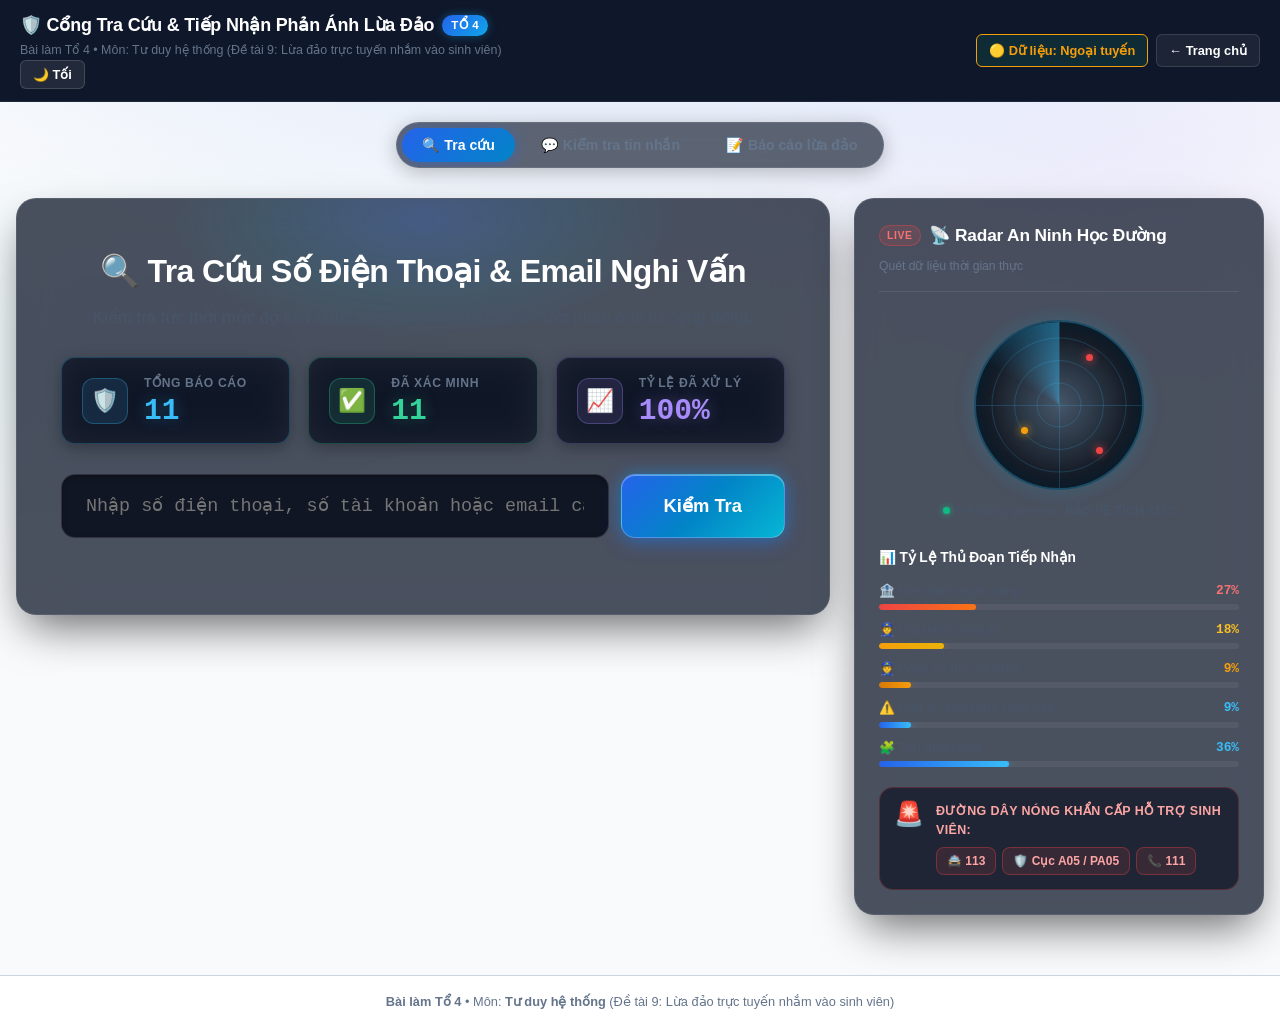
==== commit 960a6b8a: "sync: automated QA verified & synced [06/10/2026 23:34:57]" ====
--- a/index.html
+++ b/index.html
@@ -2,444 +2,38 @@
 <html lang="vi">
 <head>
   <meta charset="UTF-8">
+  <meta http-equiv="refresh" content="0; url=app/index.html">
   <meta name="viewport" content="width=device-width, initial-scale=1.0">
-  <title>Tổ 4 • Lừa đảo trực tuyến nhắm vào sinh viên</title>
-  <meta name="description" content="Đề tài 9 môn Tư duy hệ thống — Bộ slide phân tích và Cổng tra cứu, tiếp nhận phản ánh lừa đảo cho sinh viên.">
-  <link rel="preconnect" href="https://fonts.googleapis.com">
-  <link rel="preconnect" href="https://fonts.gstatic.com" crossorigin>
-  <link href="https://fonts.googleapis.com/css2?family=Be+Vietnam+Pro:wght@400;500;600;700;800&display=swap" rel="stylesheet">
+  <title>Cổng Tra Cứu & Tiếp Nhận Báo Cáo Lừa Đảo - Tổ 4</title>
+  <script>
+    window.location.replace("app/index.html");
+  </script>
   <style>
-    :root {
-      --bg: #040c1a;
-      --bg-elev: #0a1a38;
-      --bg-elev-2: #0e2247;
-      --border: rgba(56, 189, 248, 0.22);
-      --border-strong: rgba(0, 210, 255, 0.55);
-      --text: #ffffff;
-      --text-muted: #cbd5e1;
-      --text-dim: #8fa3bf;
-      --accent: #00d2ff;
-      --accent-ink: #04111f;
-      --danger: #ff5c5c;
-      --radius: 14px;
-      --font: 'Be Vietnam Pro', 'Segoe UI', -apple-system, BlinkMacSystemFont, Roboto, Arial, sans-serif;
+    body {
+      background-color: #030712;
+      color: #f3f4f6;
+      font-family: -apple-system, BlinkMacSystemFont, "Segoe UI", Roboto, sans-serif;
+      display: flex;
+      justify-content: center;
+      align-items: center;
+      min-height: 100vh;
+      margin: 0;
     }
-
-    * { box-sizing: border-box; margin: 0; padding: 0; }
-
-    body {
-      font-family: var(--font);
-      background:
-        radial-gradient(circle at 85% 0%, rgba(0, 210, 255, 0.14) 0%, transparent 45%),
-        radial-gradient(circle at 0% 100%, rgba(14, 165, 233, 0.10) 0%, transparent 40%),
-        var(--bg);
-      background-attachment: fixed;
-      color: var(--text);
-      line-height: 1.6;
-      min-height: 100vh;
+    .redirect-box {
+      text-align: center;
+      padding: 30px;
     }
-
-    a { color: inherit; }
-
-    .wrap {
-      max-width: 1080px;
-      margin: 0 auto;
-      padding: 0 20px;
-    }
-
-    /* ---------- Top bar ---------- */
-    .topbar {
-      display: flex;
-      align-items: center;
-      justify-content: space-between;
-      padding: 18px 0;
-      gap: 12px;
-    }
-
-    .brand {
-      display: flex;
-      align-items: center;
-      gap: 10px;
-      font-weight: 800;
-      font-size: 0.95rem;
+    a {
+      color: #38bdf8;
       text-decoration: none;
-    }
-
-    .brand-mark {
-      width: 34px;
-      height: 34px;
-      display: grid;
-      place-items: center;
-      border-radius: 10px;
-      background: rgba(0, 210, 255, 0.12);
-      border: 1px solid var(--border-strong);
-    }
-
-    .topbar nav {
-      display: flex;
-      gap: 6px;
-    }
-
-    .topbar nav a {
-      text-decoration: none;
-      font-size: 0.88rem;
       font-weight: 600;
-      color: var(--text-muted);
-      padding: 8px 12px;
-      border-radius: 8px;
-      white-space: nowrap;
-    }
-
-    .topbar nav a:hover { color: var(--text); background: var(--bg-elev); }
-
-    /* ---------- Hero ---------- */
-    .hero {
-      padding: 56px 0 40px;
-      text-align: center;
-    }
-
-    .eyebrow {
-      display: inline-block;
-      font-size: 0.75rem;
-      font-weight: 800;
-      letter-spacing: 1.2px;
-      text-transform: uppercase;
-      color: var(--accent);
-      border: 1px solid var(--border-strong);
-      background: rgba(0, 210, 255, 0.08);
-      padding: 5px 14px;
-      border-radius: 999px;
-      margin-bottom: 20px;
-    }
-
-    .hero h1 {
-      font-size: clamp(2rem, 5.4vw, 3.4rem);
-      font-weight: 800;
-      line-height: 1.15;
-      letter-spacing: -0.02em;
-      text-wrap: balance;
-    }
-
-    .hero h1 span { color: var(--accent); }
-
-    .hero p {
-      margin: 16px auto 0;
-      max-width: 620px;
-      color: var(--text-muted);
-      font-size: 1.05rem;
-      text-wrap: pretty;
-    }
-
-    /* ---------- Quick lookup ---------- */
-    .quick-lookup {
-      margin: 32px auto 0;
-      max-width: 620px;
-      display: flex;
-      gap: 8px;
-      padding: 8px;
-      background: var(--bg-elev);
-      border: 1px solid var(--border-strong);
-      border-radius: 14px;
-      box-shadow: 0 20px 50px rgba(0, 0, 0, 0.45), 0 0 0 4px rgba(0, 210, 255, 0.05);
-    }
-
-    .quick-lookup input {
-      flex: 1;
-      min-width: 0;
-      background: transparent;
-      border: none;
-      outline: none;
-      color: var(--text);
-      font: inherit;
-      font-size: 1rem;
-      padding: 10px 12px;
-    }
-
-    .quick-lookup input::placeholder { color: var(--text-dim); }
-
-    .btn {
-      display: inline-flex;
-      align-items: center;
-      justify-content: center;
-      gap: 8px;
-      font: inherit;
-      font-weight: 700;
-      font-size: 0.95rem;
-      text-decoration: none;
-      border-radius: 10px;
-      padding: 11px 18px;
-      border: 1px solid var(--border);
-      background: var(--bg-elev-2);
-      color: var(--text);
-      cursor: pointer;
-      white-space: nowrap;
-      transition: border-color 0.15s, background-color 0.15s, transform 0.15s;
-    }
-
-    .btn:hover { border-color: var(--border-strong); }
-    .btn:active { transform: translateY(1px); }
-
-    .btn-primary {
-      background: var(--accent);
-      border-color: var(--accent);
-      color: var(--accent-ink);
-    }
-
-    .btn-primary:hover { background: #4fe0ff; }
-
-    .lookup-hint {
-      margin-top: 10px;
-      font-size: 0.82rem;
-      color: var(--text-dim);
-    }
-
-    /* ---------- Products ---------- */
-    .products {
-      display: grid;
-      grid-template-columns: 1fr 1fr;
-      gap: 20px;
-      padding: 32px 0 8px;
-    }
-
-    .card {
-      background: linear-gradient(160deg, var(--bg-elev) 0%, rgba(10, 26, 56, 0.6) 100%);
-      border: 1px solid var(--border);
-      border-radius: var(--radius);
-      padding: 28px;
-      display: flex;
-      flex-direction: column;
-      gap: 16px;
-    }
-
-    .card-head {
-      display: flex;
-      align-items: center;
-      gap: 12px;
-    }
-
-    .card-icon {
-      width: 44px;
-      height: 44px;
-      flex-shrink: 0;
-      display: grid;
-      place-items: center;
-      font-size: 1.3rem;
-      border-radius: 12px;
-      background: rgba(0, 210, 255, 0.1);
-      border: 1px solid var(--border);
-    }
-
-    .card h2 {
-      font-size: 1.25rem;
-      font-weight: 800;
-      line-height: 1.3;
-    }
-
-    .card-sub {
-      font-size: 0.85rem;
-      color: var(--text-dim);
-    }
-
-    .feature-list {
-      list-style: none;
-      display: flex;
-      flex-direction: column;
-      gap: 10px;
-      flex: 1;
-    }
-
-    .feature-list li {
-      display: flex;
-      gap: 10px;
-      font-size: 0.93rem;
-      color: var(--text-muted);
-    }
-
-    .feature-list li::before {
-      content: '';
-      flex-shrink: 0;
-      width: 6px;
-      height: 6px;
-      margin-top: 9px;
-      border-radius: 50%;
-      background: var(--accent);
-    }
-
-    .feature-list strong { color: var(--text); font-weight: 700; }
-
-    .card-actions {
-      display: flex;
-      flex-wrap: wrap;
-      gap: 8px;
-    }
-
-    .card-actions .btn-primary { flex: 1 1 100%; }
-    .card-actions .btn:not(.btn-primary) { flex: 1 1 0; }
-
-    /* ---------- Emergency ---------- */
-    .emergency {
-      margin: 28px 0 0;
-      padding: 20px 24px;
-      border-radius: var(--radius);
-      border: 1px solid rgba(255, 92, 92, 0.4);
-      background: rgba(255, 92, 92, 0.06);
-      display: flex;
-      align-items: center;
-      gap: 18px;
-      flex-wrap: wrap;
-    }
-
-    .emergency-title {
-      font-weight: 800;
-      color: var(--danger);
-      font-size: 0.95rem;
-      margin-right: auto;
-    }
-
-    .emergency-title small {
-      display: block;
-      font-weight: 500;
-      color: var(--text-muted);
-      font-size: 0.82rem;
-    }
-
-    .hotline {
-      display: flex;
-      flex-direction: column;
-      text-decoration: none;
-      padding: 8px 14px;
-      border-radius: 10px;
-      background: rgba(4, 12, 26, 0.6);
-      border: 1px solid rgba(255, 92, 92, 0.25);
-      min-width: 120px;
-    }
-
-    .hotline b { font-size: 1.25rem; font-variant-numeric: tabular-nums; }
-    .hotline span { font-size: 0.75rem; color: var(--text-dim); }
-
-    /* ---------- Footer ---------- */
-    footer {
-      margin-top: 48px;
-      padding: 24px 0 36px;
-      border-top: 1px solid var(--border);
-      display: flex;
-      justify-content: space-between;
-      gap: 16px;
-      flex-wrap: wrap;
-      font-size: 0.82rem;
-      color: var(--text-dim);
-    }
-
-    footer nav {
-      display: flex;
-      gap: 16px;
-      flex-wrap: wrap;
-    }
-
-    footer a { text-decoration: none; }
-    footer a:hover { color: var(--accent); }
-
-    :focus-visible { outline: 2px solid var(--accent); outline-offset: 2px; }
-
-    @media (max-width: 760px) {
-      .hide-sm { display: none; }
-      .hero { padding: 32px 0 24px; }
-      .products { grid-template-columns: 1fr; }
-      .card { padding: 22px 18px; }
-      .quick-lookup { flex-direction: column; }
-      .quick-lookup .btn { width: 100%; }
-      .emergency { padding: 18px 16px; }
-      .emergency-title { flex-basis: 100%; }
-      .hotline { flex: 1 1 0; min-width: 0; }
     }
   </style>
 </head>
 <body>
-  <div class="wrap">
-    <header class="topbar">
-      <a href="index.html" class="brand">
-        <span class="brand-mark">🛡️</span>
-        Tổ 4<span class="hide-sm">&nbsp;• Tư duy hệ thống</span>
-      </a>
-      <nav>
-        <a href="slides/index.html" class="hide-sm">Slide</a>
-        <a href="app/index.html">Cổng tra cứu</a>
-      </nav>
-    </header>
-
-    <main>
-      <section class="hero">
-        <span class="eyebrow">Đề tài 9</span>
-        <h1>Lừa đảo trực tuyến<br><span>nhắm vào sinh viên</span></h1>
-        <p>Phân tích đường dây lừa đảo dưới góc nhìn tư duy hệ thống — và một công cụ giúp sinh viên kiểm tra trước khi chuyển tiền.</p>
-
-        <form class="quick-lookup" action="app/index.html" method="get" role="search">
-          <input type="hidden" name="tab" value="lookup">
-          <input type="text" name="q" placeholder="SĐT, số tài khoản hoặc email nghi vấn…" autocomplete="off" aria-label="Số điện thoại, số tài khoản hoặc email cần kiểm tra" required>
-          <button type="submit" class="btn btn-primary">Kiểm tra ngay</button>
-        </form>
-        <div class="lookup-hint">Ẩn danh, không lưu thông tin cá nhân của người tra cứu.</div>
-      </section>
-
-      <section class="products" aria-label="Sản phẩm của Tổ 4">
-        <article class="card">
-          <div class="card-head">
-            <span class="card-icon">📊</span>
-            <div>
-              <h2>Slide thuyết trình</h2>
-              <div class="card-sub">14 slide • 16:9 • Bản 4 Cyber Defense</div>
-            </div>
-          </div>
-          <ul class="feature-list">
-            <li><span><strong>Hệ thống đối kháng:</strong> 3 phân hệ của đường dây lừa đảo và vòng phản hồi thích nghi.</span></li>
-            <li><span><strong>Hệ thống phòng vệ:</strong> 6 tác nhân, 3 điểm gãy liên kết và nguyên lý tính nhất thể.</span></li>
-            <li><span><strong>Giải pháp:</strong> Cổng tra cứu & quy trình "giờ vàng" khi đã bị lừa.</span></li>
-          </ul>
-          <div class="card-actions">
-            <a href="slides/index.html" class="btn btn-primary">▶ Trình chiếu</a>
-            <a href="slides/Slide_To4_DeTai9.pdf" class="btn" download>⬇ PDF</a>
-            <a href="slides/Slide_To4_DeTai9.pptx" class="btn" download>⬇ PowerPoint</a>
-          </div>
-        </article>
-
-        <article class="card">
-          <div class="card-head">
-            <span class="card-icon">🛡️</span>
-            <div>
-              <h2>Cổng tra cứu & tiếp nhận</h2>
-              <div class="card-sub">Web app • Dùng tốt trên điện thoại</div>
-            </div>
-          </div>
-          <ul class="feature-list">
-            <li><span><strong>Tra cứu:</strong> SĐT, số tài khoản, email giả danh nhà trường — đối chiếu danh sách đã bị cảnh báo.</span></li>
-            <li><span><strong>Kiểm tra tin nhắn:</strong> dán nội dung hoặc ảnh chụp để phát hiện dấu hiệu thao túng.</span></li>
-            <li><span><strong>Báo cáo:</strong> gửi phản ánh ẩn danh, nhận mã hồ sơ, cảnh báo lan tới cộng đồng.</span></li>
-          </ul>
-          <div class="card-actions">
-            <a href="app/index.html" class="btn btn-primary">Mở cổng tra cứu →</a>
-          </div>
-        </article>
-      </section>
-
-      <section class="emergency" aria-label="Đường dây nóng khẩn cấp">
-        <div class="emergency-title">
-          Đã lỡ chuyển tiền?
-          <small>Gọi ngân hàng khóa tài khoản ngay, rồi báo công an.</small>
-        </div>
-        <a class="hotline" href="tel:113"><b>113</b><span>Công an</span></a>
-        <a class="hotline" href="tel:156"><b>156</b><span>Báo SĐT / SMS rác</span></a>
-        <a class="hotline" href="https://canhbao.khonggianmang.vn" target="_blank" rel="noopener noreferrer"><b>↗</b><span>Cổng cảnh báo QG</span></a>
-      </section>
-    </main>
-
-    <footer>
-      <span>Bài làm Tổ 4 • Môn Tư duy hệ thống</span>
-      <nav aria-label="Tài liệu">
-        <a href="docs/TIEU_LUAN_PHAN_TICH_HE_THONG.md" target="_blank">Tiểu luận</a>
-        <a href="docs/KICH_BAN_THUYET_TRINH_VA_BAN_GIAY.md" target="_blank">Kịch bản & Q&amp;A</a>
-        <a href="docs/GIOI_THIEU_CONG_TRA_CUU_TO4.md" target="_blank">Giới thiệu cổng tra cứu</a>
-      </nav>
-    </footer>
+  <div class="redirect-box">
+    <p>Đang chuyển hướng tới Cổng Tra Cứu & Tiếp Nhận Báo Cáo Lừa Đảo...</p>
+    <p><a href="app/index.html">Nhấn vào đây nếu trang không tự chuyển hướng</a></p>
   </div>
 </body>
 </html>
